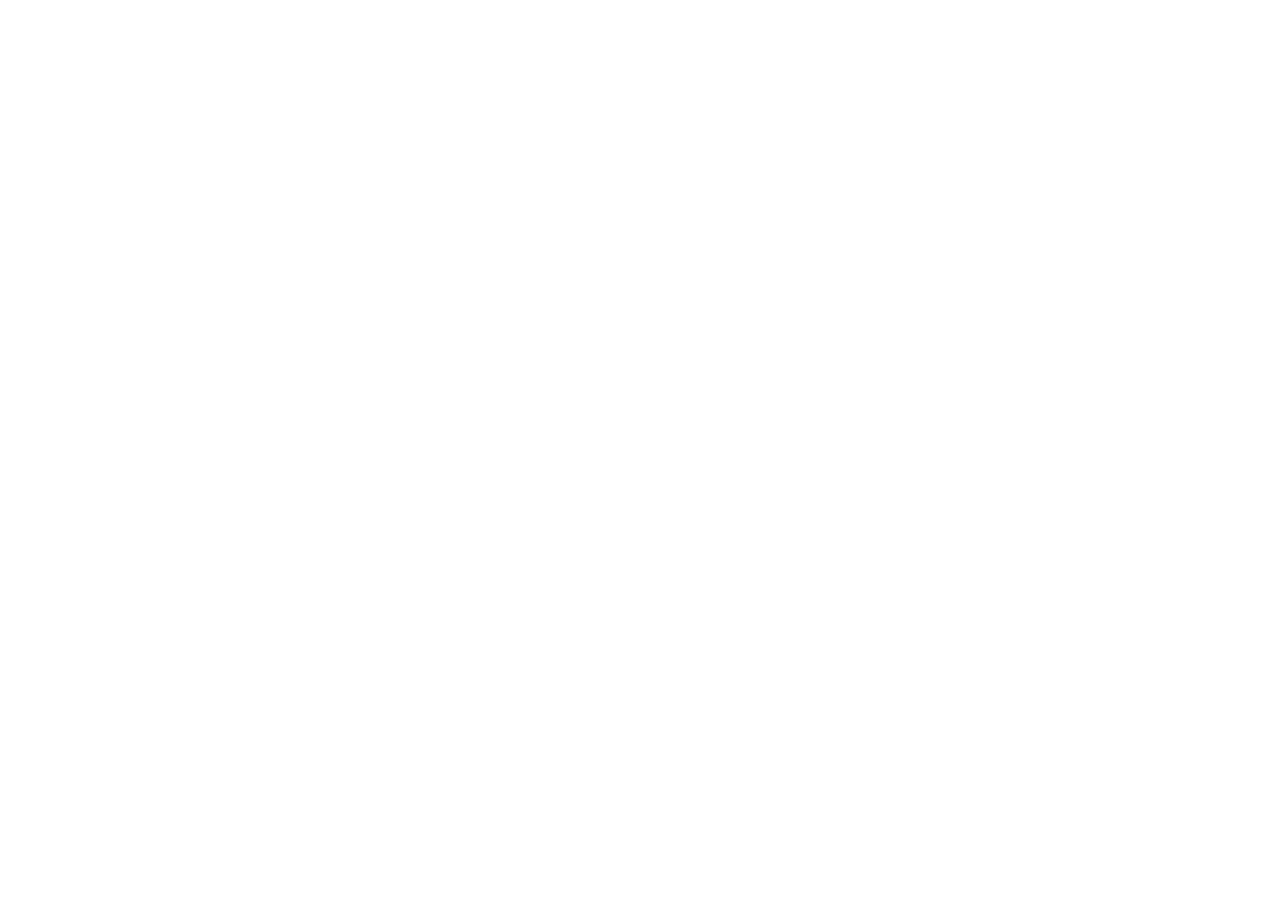
==== full-stack/projeto travelgram/index.html @ ccbf00e1 "css initial commit" ====
<!DOCTYPE html>
<html lang="en">
<head>
    <meta charset="UTF-8">
    <meta name="viewport" content="width=device-width, initial-scale=1.0">
    <link rel="stylesheet" href="styles/index.css">
    <title>Travelgram | Perfil de Viagens</title>
</head>
<body>
    
</body>
</html>
---- full-stack/projeto travelgram/styles/index.css ----
@import url(blobal.css);
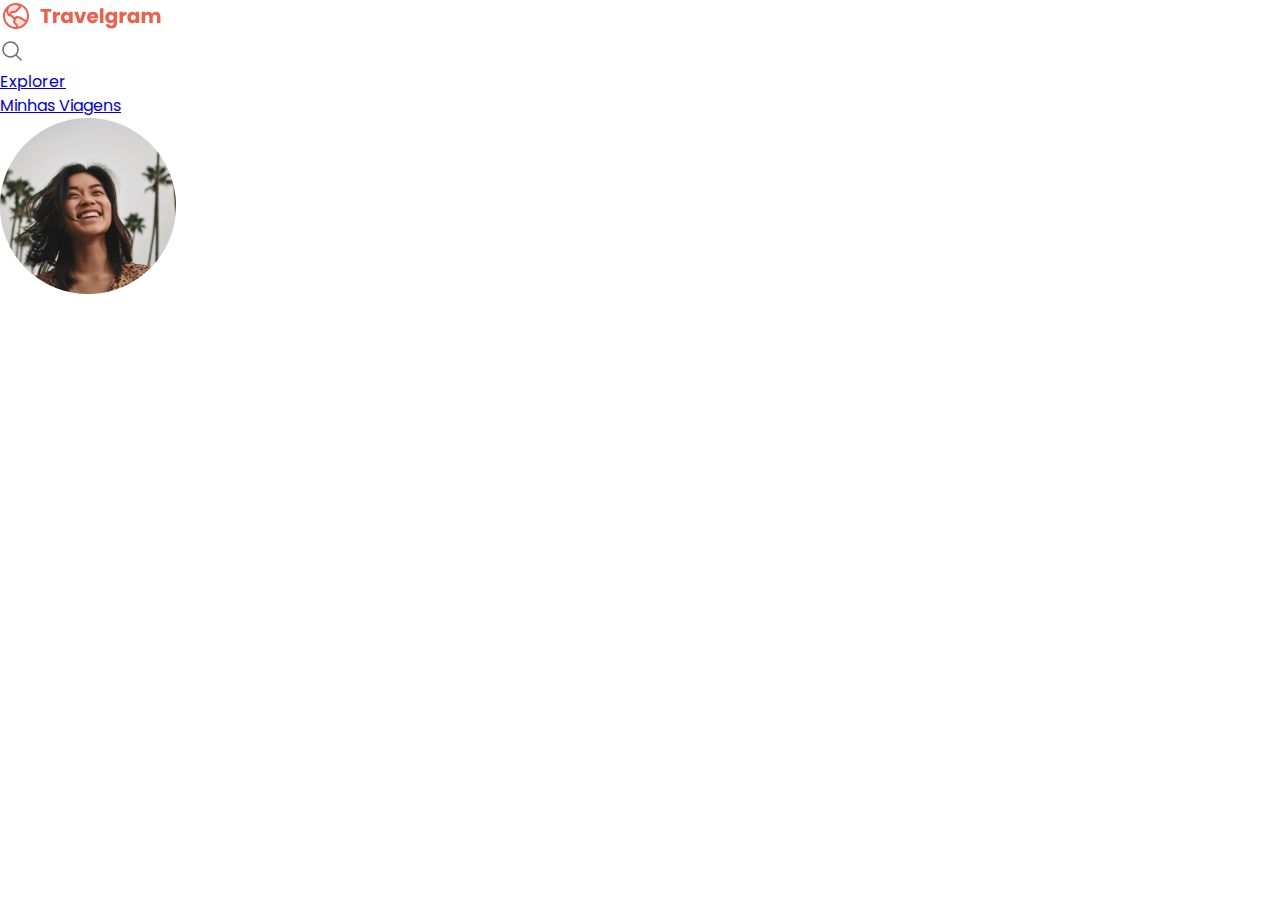
==== commit 1f410de3: "initial header HTML" ====
--- a/full-stack/projeto travelgram/index.html
+++ b/full-stack/projeto travelgram/index.html
@@ -1,12 +1,45 @@
 <!DOCTYPE html>
 <html lang="en">
 <head>
+    <!-- fonts preconnect link -->
+    <link rel="preconnect" href="https://fonts.googleapis.com">
+    <link rel="preconnect" href="https://fonts.gstatic.com" crossorigin>
+    <!-- meta tags -->
     <meta charset="UTF-8">
     <meta name="viewport" content="width=device-width, initial-scale=1.0">
+    <!-- CSS link -->
     <link rel="stylesheet" href="styles/index.css">
+    <!-- fonts link -->
+    <link href="https://fonts.googleapis.com/css2?family=Poppins:wght@400;700&display=swap" rel="stylesheet">
+    <!-- app title -->
     <title>Travelgram | Perfil de Viagens</title>
 </head>
 <body>
-    
+    <header>
+        <nav>
+            <a href="#" id="logo">
+                <img src="assets/Logo.svg" alt="Travelgram logo">
+            </a>
+
+            <ul id="primary-menu">
+                <li>
+                    <a href="#">
+                        <img src="assets/icons/MagnifyingGlass.svg" alt="ícone de pesquisa">
+                    </a>
+                </li>
+                <li>
+                    <a href="#">Explorer</a>
+                </li>
+                <li>
+                    <a href="#">Minhas Viagens</a>
+                </li>
+                <li>
+                    <a href="#">
+                        <img src="assets/Profile pic.png" alt="Isabela Torres">
+                    </a>
+                </li>
+            </ul>
+        </nav>
+    </header>
 </body>
 </html>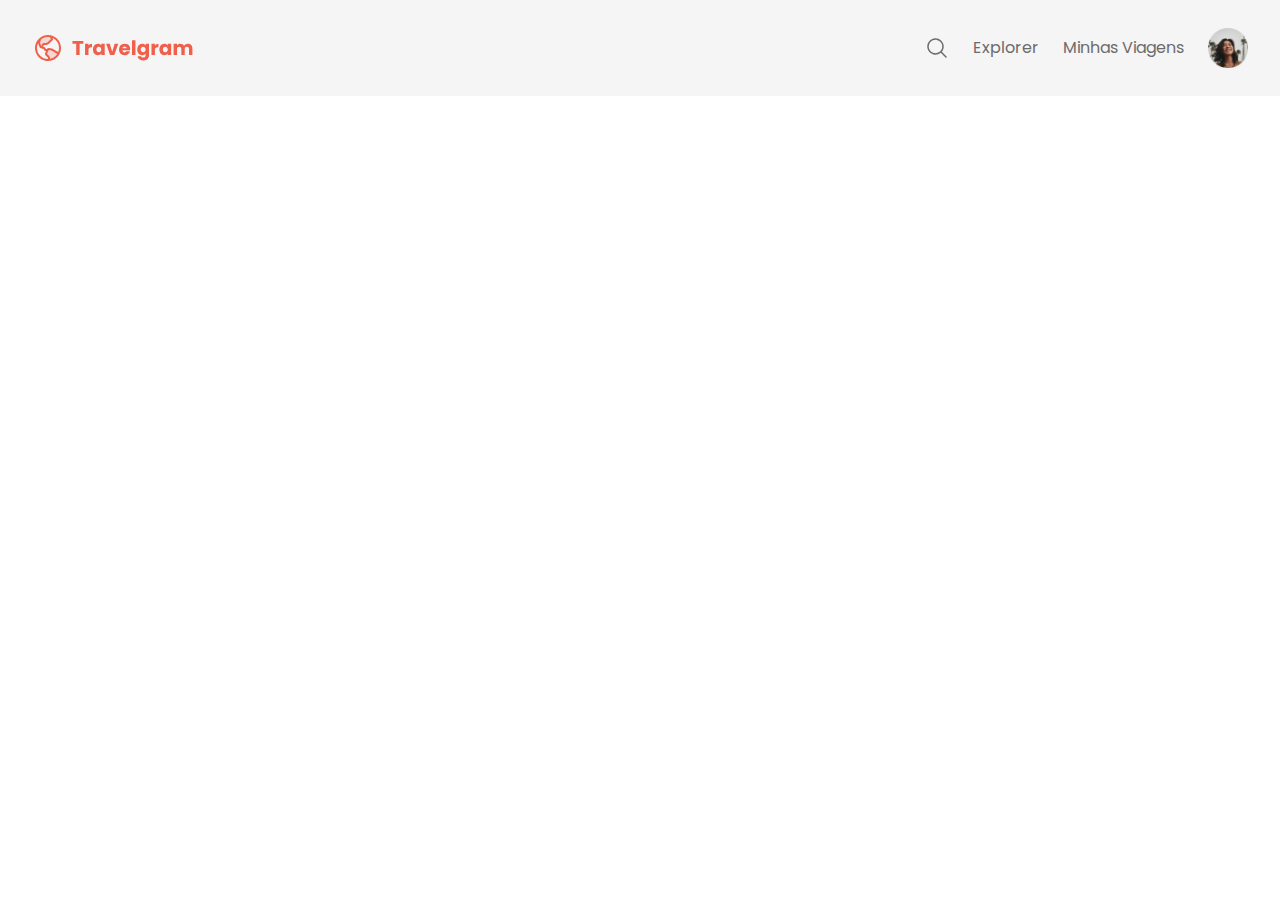
==== commit 72fb658d: "navigation" ====
--- a/full-stack/projeto travelgram/index.html
+++ b/full-stack/projeto travelgram/index.html
@@ -16,7 +16,7 @@
 </head>
 <body>
     <header>
-        <nav>
+        <nav class="container">
             <a href="#" id="logo">
                 <img src="assets/Logo.svg" alt="Travelgram logo">
             </a>
@@ -27,12 +27,15 @@
                         <img src="assets/icons/MagnifyingGlass.svg" alt="ícone de pesquisa">
                     </a>
                 </li>
+                
                 <li>
                     <a href="#">Explorer</a>
                 </li>
+
                 <li>
                     <a href="#">Minhas Viagens</a>
                 </li>
+                
                 <li>
                     <a href="#">
                         <img src="assets/Profile pic.png" alt="Isabela Torres">
--- a/full-stack/projeto travelgram/styles/index.css
+++ b/full-stack/projeto travelgram/styles/index.css
@@ -1 +1,2 @@
-@import url(blobal.css);+@import url(blobal.css);
+@import url(nav.css);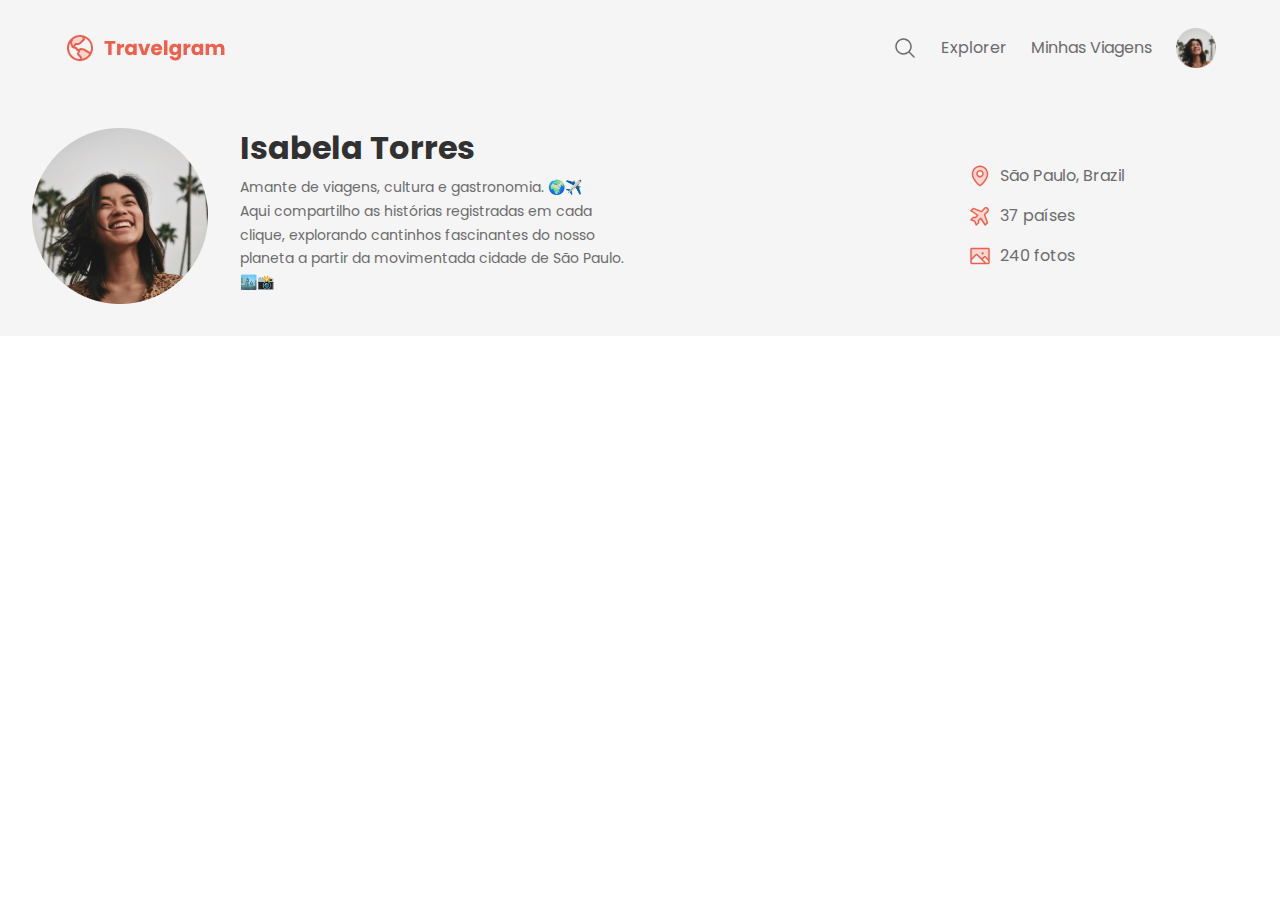
==== commit e2d9a517: "done main" ====
--- a/full-stack/projeto travelgram/index.html
+++ b/full-stack/projeto travelgram/index.html
@@ -15,7 +15,7 @@
     <title>Travelgram | Perfil de Viagens</title>
 </head>
 <body>
-    <header>
+    <header class="container">
         <nav class="container">
             <a href="#" id="logo">
                 <img src="assets/Logo.svg" alt="Travelgram logo">
@@ -44,5 +44,39 @@
             </ul>
         </nav>
     </header>
+
+    <main class="container">
+        <section class="about">
+            <div id="profile">
+                <img src="assets/Profile pic.png" alt="Isabela Torresm  ">
+                <div> 
+                    <h1>Isabela Torres</h1>
+                    <p>
+                        Amante de viagens, cultura e gastronomia. 🌍✈️ <br>
+                        Aqui compartilho as histórias registradas em cada clique, explorando cantinhos fascinantes do nosso planeta a partir da movimentada cidade de São Paulo. 🏙️📸
+                    </p>
+                </div>
+            </div>
+
+            <ul id="info">
+                <li>
+                    <img src="assets/icons/MapPin.svg" alt="ícone de mapa">
+                    <span>São Paulo, Brazil</span>
+                </li>
+
+                <li>
+                    <img src="assets/icons/AirplaneTilt.svg" alt="ícone de avião">
+                    <span>37 países</span>
+                </li>
+
+                <li>
+                    <img src="assets/icons/Image.svg" alt="ícone de imagens">
+                    <span>240 fotos</span>
+                </li>
+
+            </ul>
+
+        </section>
+    </main>
 </body>
 </html>--- a/full-stack/projeto travelgram/styles/index.css
+++ b/full-stack/projeto travelgram/styles/index.css
@@ -1,2 +1,3 @@
 @import url(blobal.css);
-@import url(nav.css);+@import url(nav.css);
+@import url(main.css);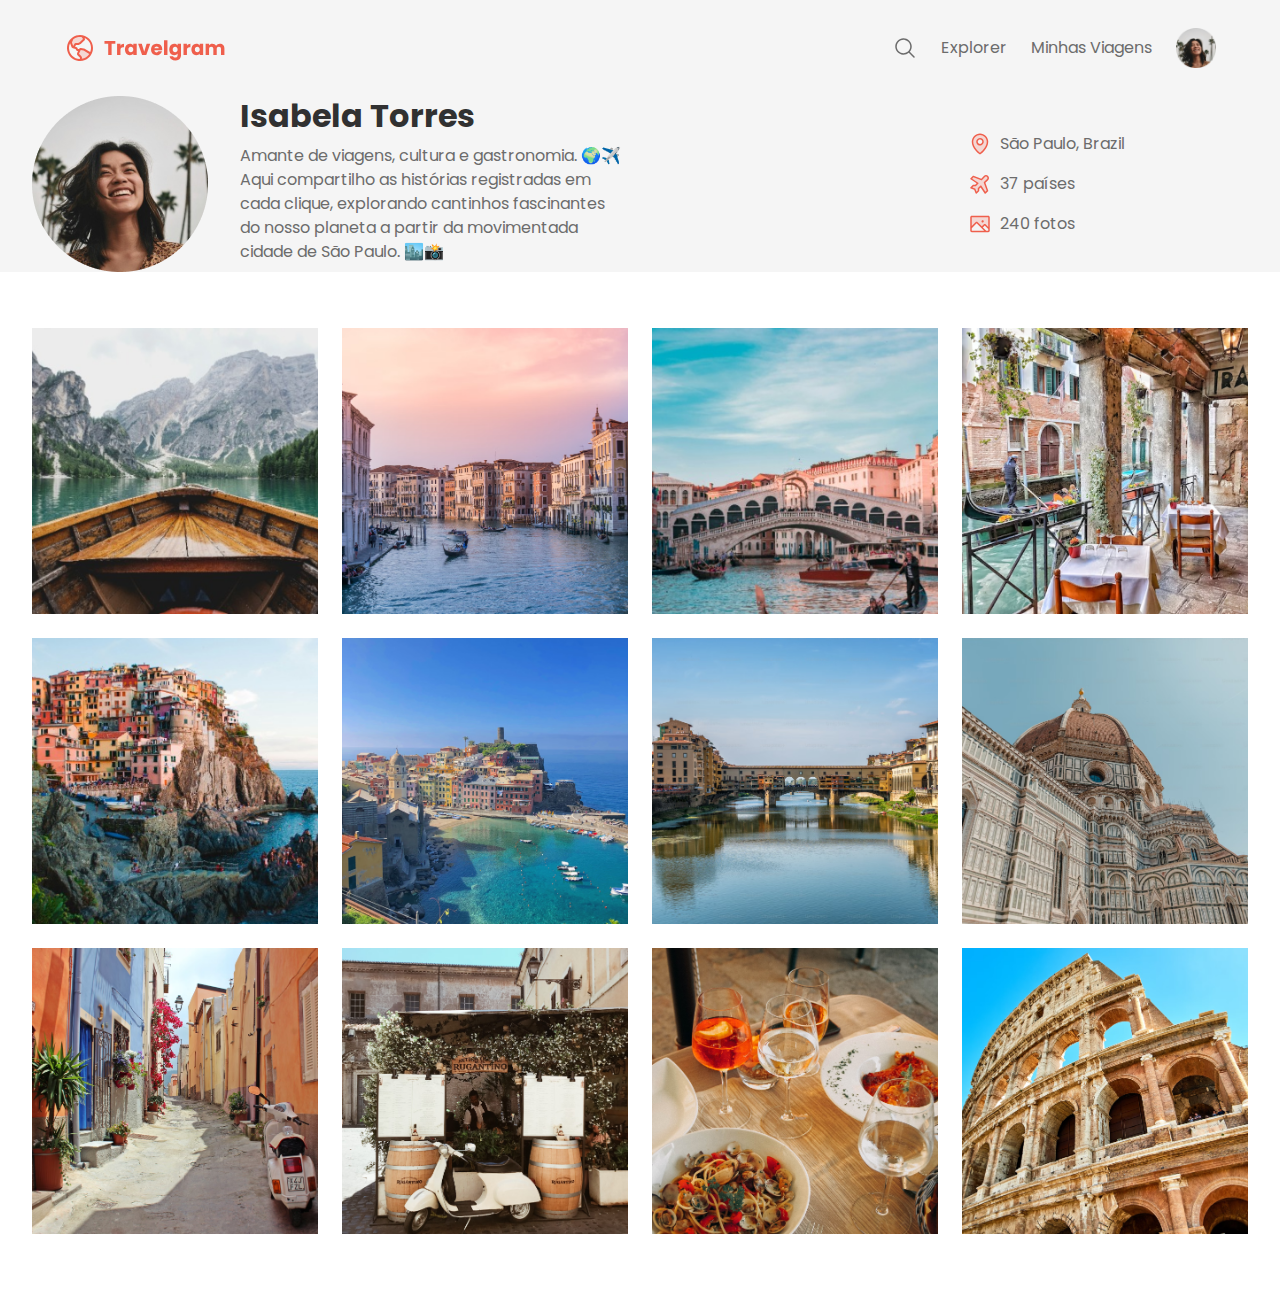
==== commit f4212737: "main gallery" ====
--- a/full-stack/projeto travelgram/index.html
+++ b/full-stack/projeto travelgram/index.html
@@ -15,7 +15,7 @@
     <title>Travelgram | Perfil de Viagens</title>
 </head>
 <body>
-    <header class="container">
+    <header class="container surface-color">
         <nav class="container">
             <a href="#" id="logo">
                 <img src="assets/Logo.svg" alt="Travelgram logo">
@@ -43,9 +43,7 @@
                 </li>
             </ul>
         </nav>
-    </header>
-
-    <main class="container">
+        
         <section class="about">
             <div id="profile">
                 <img src="assets/Profile pic.png" alt="Isabela Torresm  ">
@@ -75,7 +73,23 @@
                 </li>
 
             </ul>
+        </section>
+    </header>
 
+    <main class="container">
+        <section class="photo-gallery">
+            <img src="assets/imgs/Image 01.png" alt="">
+            <img src="assets/imgs/Image 02.png" alt="">
+            <img src="assets/imgs/Image 03.png" alt="">
+            <img src="assets/imgs/Image 04.png" alt="">
+            <img src="assets/imgs/Image 05.png" alt="">
+            <img src="assets/imgs/Image 06.png" alt="">
+            <img src="assets/imgs/Image 07.png" alt="">
+            <img src="assets/imgs/Image 08.png" alt="">
+            <img src="assets/imgs/Image 09.png" alt="">
+            <img src="assets/imgs/Image 10.png" alt="">
+            <img src="assets/imgs/Image 11.png" alt="">
+            <img src="assets/imgs/Image 12.png" alt="">
         </section>
     </main>
 </body>
--- a/full-stack/projeto travelgram/styles/index.css
+++ b/full-stack/projeto travelgram/styles/index.css
@@ -1,3 +1,4 @@
 @import url(blobal.css);
 @import url(nav.css);
-@import url(main.css);+@import url(main.css);
+@import url(gallery.css);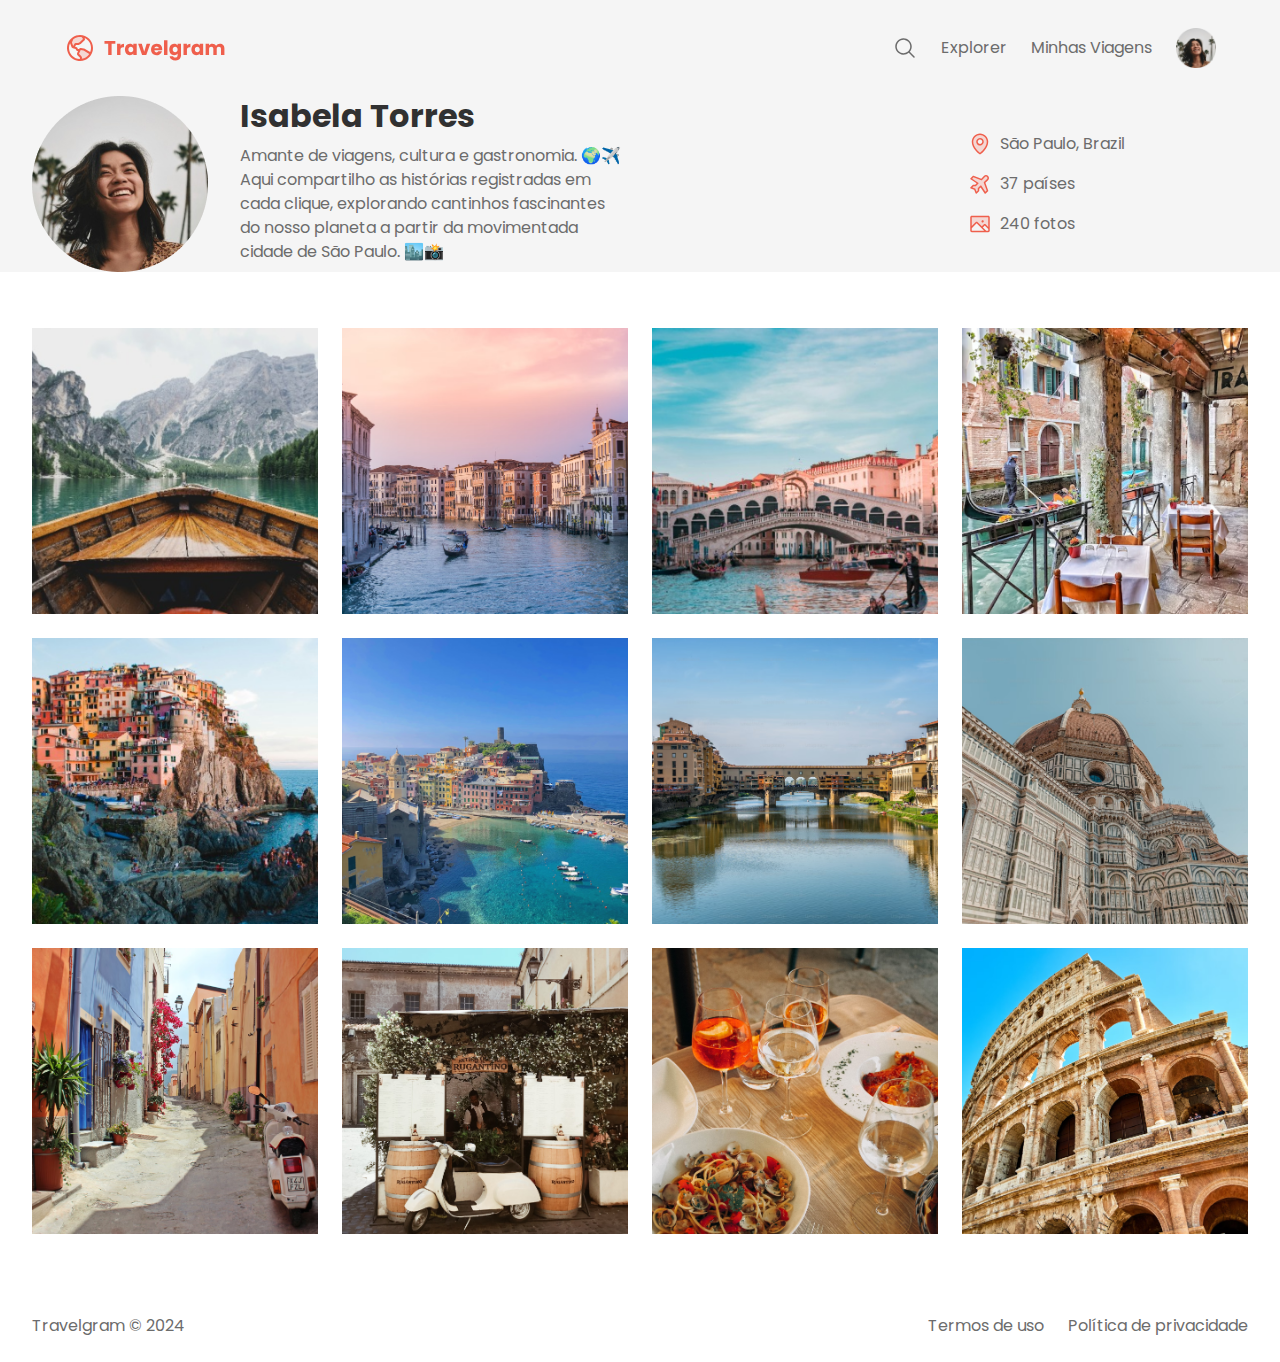
==== commit cc1bcc88: "done footer" ====
--- a/full-stack/projeto travelgram/index.html
+++ b/full-stack/projeto travelgram/index.html
@@ -43,7 +43,7 @@
                 </li>
             </ul>
         </nav>
-        
+
         <section class="about">
             <div id="profile">
                 <img src="assets/Profile pic.png" alt="Isabela Torresm  ">
@@ -92,5 +92,11 @@
             <img src="assets/imgs/Image 12.png" alt="">
         </section>
     </main>
+
+    <footer class="container">
+        <span>Travelgram &copy; 2024</span>
+        <span>Termos de uso</span>
+        <span>Política de privacidade</span>
+    </footer>
 </body>
 </html>--- a/full-stack/projeto travelgram/styles/index.css
+++ b/full-stack/projeto travelgram/styles/index.css
@@ -1,4 +1,5 @@
 @import url(blobal.css);
 @import url(nav.css);
 @import url(main.css);
-@import url(gallery.css);+@import url(gallery.css);
+@import url(footer.css);